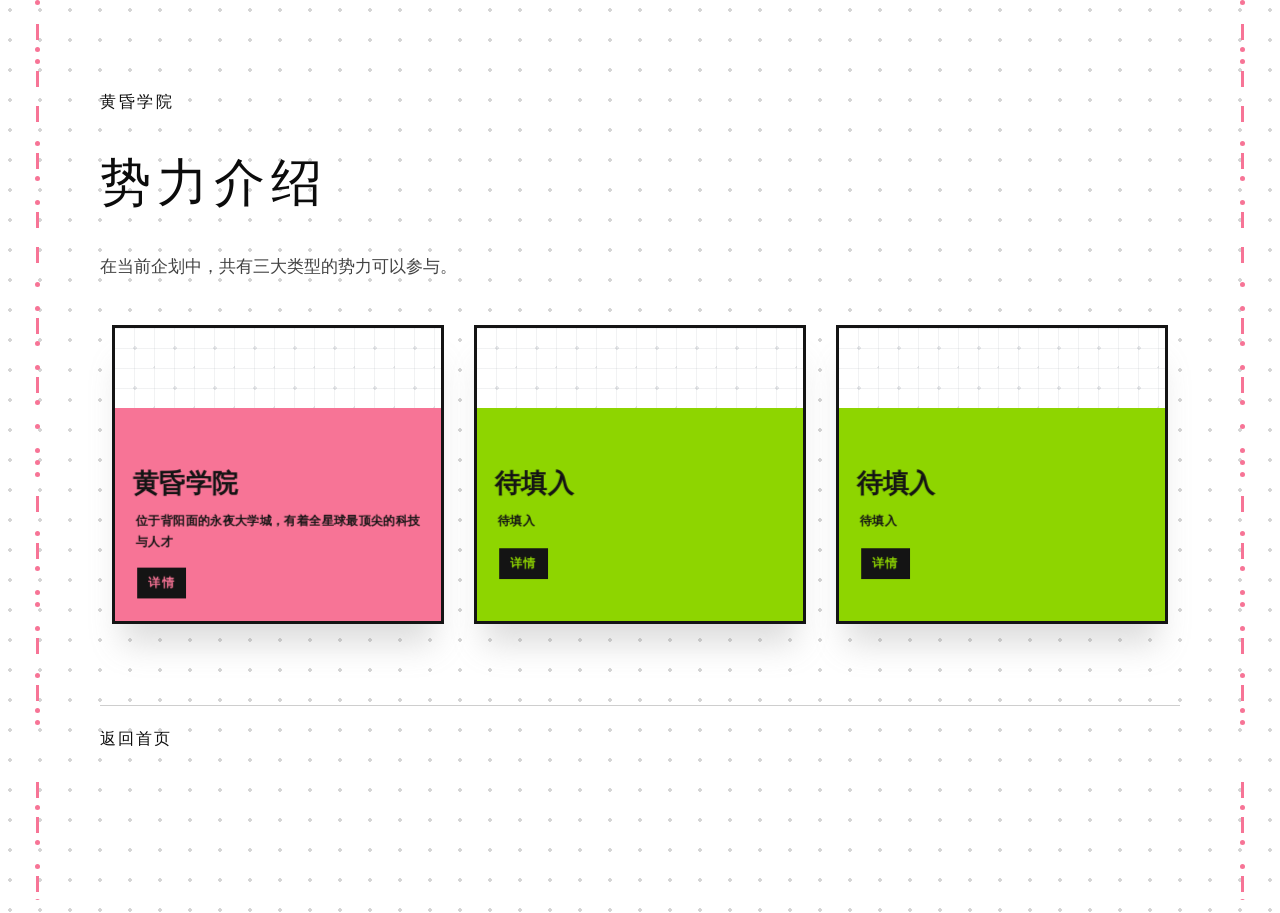
==== pages/factions/index.html @ 67c10604 "Add the dusk academy site. Co-authored-by: Cursor <cursoragent@cursor.com>" ====
<!DOCTYPE html>
<html lang="zh-Hans">
<head>
  <meta charset="utf-8">
  <meta name="viewport" content="width=device-width, initial-scale=1">
  <title>势力介绍 · 黄昏学院</title>
  <link rel="icon" href="../../images/background/SCHOOL_ICON.png" type="image/png">
  <link rel="apple-touch-icon" href="../../images/background/SCHOOL_ICON.png">
  <link rel="stylesheet" href="../../css/tokens.css">
  <link rel="stylesheet" href="../../css/base.css">
  <link rel="stylesheet" href="../../css/page.css">
  <link rel="stylesheet" href="../../css/factions.css">
</head>
<body data-base="../.." data-page="factions">
  <article class="sheet sheet--wide">
    <p class="sheet__home"><a href="../../index.html" data-bind="name">黄昏学院</a></p>
    <h1 data-bind="factions.title">势力介绍</h1>
    <div class="prose" data-bind-paragraphs="factions.body">
      <p>待填入</p>
    </div>
    <nav class="faction-links" aria-label="三大势力">
      <div class="faction-slot">
        <a class="faction-card faction-card--academy" href="黄昏学院/index.html">
          <div class="faction-card__panel">
            <span class="faction-card__title" data-bind="factions.items.0.title">黄昏学院</span>
            <p class="faction-card__copy" data-bind="factions.items.0.summary">位于背阳面的永夜大学城，有着全星球最顶尖的科技与人才</p>
            <span class="faction-card__more" data-bind="ui.detail">详情</span>
          </div>
          <span class="faction-card__badge">
            <img src="../../images/background/SCHOOL_ICON.png" alt="">
          </span>
        </a>
      </div>
      <div class="faction-slot">
        <a class="faction-card" href="2/index.html">
          <div class="faction-card__panel">
            <span class="faction-card__title" data-bind="factions.items.1.title">待填入</span>
            <p class="faction-card__copy" data-bind="factions.items.1.summary">待填入</p>
            <span class="faction-card__more" data-bind="ui.detail">详情</span>
          </div>
          <span class="faction-card__badge">
            <span class="faction-card__mark" data-bind="factions.items.1.mark">02</span>
          </span>
        </a>
      </div>
      <div class="faction-slot">
        <a class="faction-card" href="3/index.html">
          <div class="faction-card__panel">
            <span class="faction-card__title" data-bind="factions.items.2.title">待填入</span>
            <p class="faction-card__copy" data-bind="factions.items.2.summary">待填入</p>
            <span class="faction-card__more" data-bind="ui.detail">详情</span>
          </div>
          <span class="faction-card__badge">
            <span class="faction-card__mark" data-bind="factions.items.2.mark">03</span>
          </span>
        </a>
      </div>
    </nav>
    <p class="sheet__back"><a href="../../index.html" data-bind="ui.backHome">返回首页</a></p>
  </article>
  <script src="../../content/site.js"></script>
  <script src="../../js/apply-content.js"></script>
</body>
</html>
---- css/tokens.css ----
@font-face {
  font-family: "WDXL Lubrifont SC";
  src: url("../fonts/WD-XLLubrifontSC-Regular.otf") format("opentype");
  font-weight: 400;
  font-style: normal;
  font-display: swap;
}

:root {
  --ink: #0c0c0c;
  --gold: #0c0c0c;
  --gold-dim: rgba(12, 12, 12, 0.2);
  --paper: #0c0c0c;
  --paper-soft: rgba(12, 12, 12, 0.78);
  --display: "SimHei", "黑体", "Microsoft YaHei", "微软雅黑", "PingFang SC", sans-serif;
  --sans: "SimHei", "黑体", "Microsoft YaHei", "微软雅黑", "PingFang SC", sans-serif;
  --masthead: min(1080px, calc(100% - 2.5rem));
}
---- css/base.css ----
*,
*::before,
*::after {
  box-sizing: border-box;
}

html,
body {
  margin: 0;
  width: 100%;
  max-width: 100%;
  overflow-x: hidden;
}

body {
  min-height: 100vh;
  padding-bottom: 7rem;
  font-family: var(--sans);
  color: var(--ink);
  background-color: #ffffff;
  /* From Uiverse.io by Juanes200122 */
  background-image: radial-gradient(rgba(12, 12, 12, 0.171) 2px, transparent 0);
  background-size: 30px 30px;
  background-position: -5px -5px;
  background-repeat: repeat;
  line-height: 1.75;
}

a {
  color: inherit;
}

img {
  max-width: 100%;
}

:focus-visible {
  outline: 2px solid var(--gold);
  outline-offset: 3px;
}

.morse {
  position: fixed;
  inset: 0;
  z-index: 6;
  pointer-events: none;
}

.morse__rail {
  position: absolute;
  top: 0;
  bottom: 0;
  width: 8px;
  overflow: hidden;
}

.morse__rail--left {
  left: clamp(1.65rem, 2.6vw, 3rem);
}

.morse__rail--right {
  right: clamp(1.65rem, 2.6vw, 3rem);
}

@media (max-width: 640px) {
  .morse__rail--left {
    left: max(0.3rem, env(safe-area-inset-left, 0px));
  }

  .morse__rail--right {
    right: max(0.3rem, env(safe-area-inset-right, 0px));
  }

  .morse__dot,
  .morse__dash {
    opacity: 0.4;
  }

  .morse__dot {
    width: 3px;
    height: 3px;
  }

  .morse__dash {
    width: 2px;
    height: 10px;
  }
}

.morse__track {
  display: flex;
  flex-direction: column;
  align-items: center;
  animation: morse-rise 28s linear infinite;
}

.morse__rail--right .morse__track {
  animation-delay: -14s;
}

.morse__copy {
  display: flex;
  flex-direction: column;
  align-items: center;
}

.morse__dot,
.morse__dash {
  display: block;
  flex: none;
  margin-bottom: 7px;
  background: #f77496;
}

.morse__dot {
  width: 5px;
  height: 5px;
  border-radius: 50%;
}

.morse__dash {
  width: 3px;
  height: 16px;
}

.morse__gap {
  display: block;
  flex: none;
  width: 3px;
  height: 12px;
}

.morse__word {
  display: block;
  flex: none;
  width: 3px;
  height: 26px;
}

@keyframes morse-rise {
  from {
    transform: translateY(0);
  }
  to {
    transform: translateY(-50%);
  }
}

@media (prefers-reduced-motion: reduce) {
  .morse__track {
    animation: none;
  }
}
---- css/page.css ----
.sheet {
  width: min(760px, calc(100% - 2.5rem));
  margin: 0 auto;
  padding: clamp(2.5rem, 8vh, 4.5rem) 0 3rem;
}

.sheet--wide {
  width: min(1080px, calc(100% - 4rem));
}

.sheet--wide .prose {
  max-width: 42rem;
}

.sheet__home a {
  font-family: var(--display);
  letter-spacing: 0.16em;
  text-decoration: none;
  color: var(--gold);
}

.sheet__home a:hover {
  color: var(--paper);
}

.sheet h1 {
  margin: 1.4rem 0 1.5rem;
  font-family: var(--display);
  font-size: clamp(2.2rem, 5vw, 3.2rem);
  font-weight: 400;
  letter-spacing: 0.12em;
}

.sheet h2 {
  margin: 0 0 0.75rem;
  font-family: var(--display);
  font-size: clamp(1.35rem, 3vw, 1.75rem);
  font-weight: 400;
  letter-spacing: 0.08em;
}

.split-line {
  display: block;
  width: 100%;
  height: auto;
  margin: 1.5rem 0;
}

.prose p {
  margin: 0 0 0.9em;
  font-size: 1.05rem;
  color: var(--paper-soft);
}

.sheet__back {
  margin: 2.4rem 0 0;
  padding-top: 1.2rem;
  border-top: 1px solid var(--gold-dim);
}

.sheet__back a {
  font-family: var(--sans);
  letter-spacing: 0.12em;
  text-decoration: none;
  color: var(--gold);
}

.sheet__back a:hover {
  color: var(--paper);
}
---- css/factions.css ----
.faction-links {
  display: grid;
  grid-template-columns: repeat(3, minmax(0, 1fr));
  gap: 0.35rem;
  margin-top: 1.5rem;
  align-items: stretch;
}

.faction-slot {
  position: relative;
  display: flex;
  min-width: 0;
  padding: 20px 12px 42px;
  perspective: 1000px;
}

.faction-slot:hover,
.faction-slot:focus-within {
  z-index: 2;
}

.faction-card {
  --faction-fill: #8ed500;
  --faction-ink: #141414;
  position: relative;
  display: flex;
  flex-direction: column;
  flex: 1;
  width: 100%;
  padding-top: 80px;
  border: 3px solid var(--faction-ink);
  transform-style: preserve-3d;
  background-color: #fff;
  background-image:
    repeating-linear-gradient(
      0deg,
      transparent,
      transparent 19px,
      rgba(75, 85, 99, 0.08) 19px,
      rgba(75, 85, 99, 0.08) 20px,
      transparent 20px,
      transparent 39px,
      rgba(75, 85, 99, 0.08) 39px,
      rgba(75, 85, 99, 0.08) 40px
    ),
    repeating-linear-gradient(
      90deg,
      transparent,
      transparent 19px,
      rgba(75, 85, 99, 0.08) 19px,
      rgba(75, 85, 99, 0.08) 20px,
      transparent 20px,
      transparent 39px,
      rgba(75, 85, 99, 0.08) 39px,
      rgba(75, 85, 99, 0.08) 40px
    ),
    radial-gradient(circle at 20px 20px, rgba(55, 65, 81, 0.12) 2px, transparent 2px),
    radial-gradient(circle at 40px 40px, rgba(55, 65, 81, 0.12) 2px, transparent 2px);
  background-size: 40px 40px, 40px 40px, 40px 40px, 40px 40px;
  background-position: 0 0, 0 0, 0 0, 0 0;
  box-shadow: rgba(142, 142, 142, 0.3) 0 30px 30px -10px;
  color: var(--faction-ink);
  text-decoration: none;
  transition: background-position 0.5s ease-in-out, transform 0.5s ease-in-out;
}

.faction-card--academy {
  --faction-fill: #f77496;
}

.faction-card__panel {
  flex: 1;
  background: var(--faction-fill);
  padding: 60px 25px 25px;
  transform-style: preserve-3d;
  transition: transform 0.5s ease-in-out;
}

.faction-card__title {
  display: inline-block;
  max-width: 100%;
  color: #141414;
  font-size: 25px;
  font-weight: 900;
  line-height: 1.25;
  transition: transform 0.5s ease-in-out;
  transform: translate3d(0, 0, 50px);
}

.faction-card__copy {
  margin: 10px 0 0;
  font-size: 12px;
  font-weight: 700;
  line-height: 1.6;
  color: #141414;
  transition: transform 0.5s ease-in-out;
  transform: translate3d(0, 0, 30px);
}

.faction-card__more {
  display: inline-block;
  margin-top: 1rem;
  padding: 0.5rem 0.7rem;
  background: var(--faction-ink);
  color: var(--faction-fill);
  font-size: 12px;
  font-weight: 900;
  letter-spacing: 0.08em;
  line-height: 1.2;
  transition: transform 0.5s ease-in-out;
  transform: translate3d(0, 0, 20px);
}

.faction-card__badge {
  position: absolute;
  top: 30px;
  right: 30px;
  display: flex;
  align-items: center;
  justify-content: center;
  width: 60px;
  height: 60px;
  padding: 10px;
  border: 1px solid var(--faction-fill);
  background: var(--faction-ink);
  box-shadow: rgba(100, 100, 111, 0.2) 0 17px 10px -10px;
  transform: translate3d(0, 0, 80px);
}

.faction-card__mark {
  color: var(--faction-fill);
  font-size: 20px;
  font-weight: 900;
  line-height: 1;
  text-align: center;
}

.faction-card__badge:has(img) {
  padding: 4px;
}

.faction-card__badge img {
  display: block;
  width: 100%;
  height: 100%;
  object-fit: contain;
}

@media (hover: hover) and (pointer: fine) {
  .faction-card:hover {
    background-position:
      -100px 100px,
      -100px 100px,
      -100px 100px,
      -100px 100px;
    transform: rotate3d(0.5, 1, 0, 30deg);
  }

  .faction-card__title:hover {
    transform: translate3d(0, 0, 60px);
  }

  .faction-card__copy:hover {
    transform: translate3d(0, 0, 60px);
  }

  .faction-card__more:hover {
    transform: translate3d(0, 0, 60px);
  }
}

@media (max-width: 960px) {
  .faction-links {
    grid-template-columns: 1fr;
    justify-items: center;
  }

  .faction-slot {
    width: min(100%, 340px);
  }
}

@media (prefers-reduced-motion: reduce) {
  .faction-card,
  .faction-card__panel,
  .faction-card__title,
  .faction-card__copy,
  .faction-card__more,
  .faction-card__badge {
    transition: none;
    transform: none;
  }
}
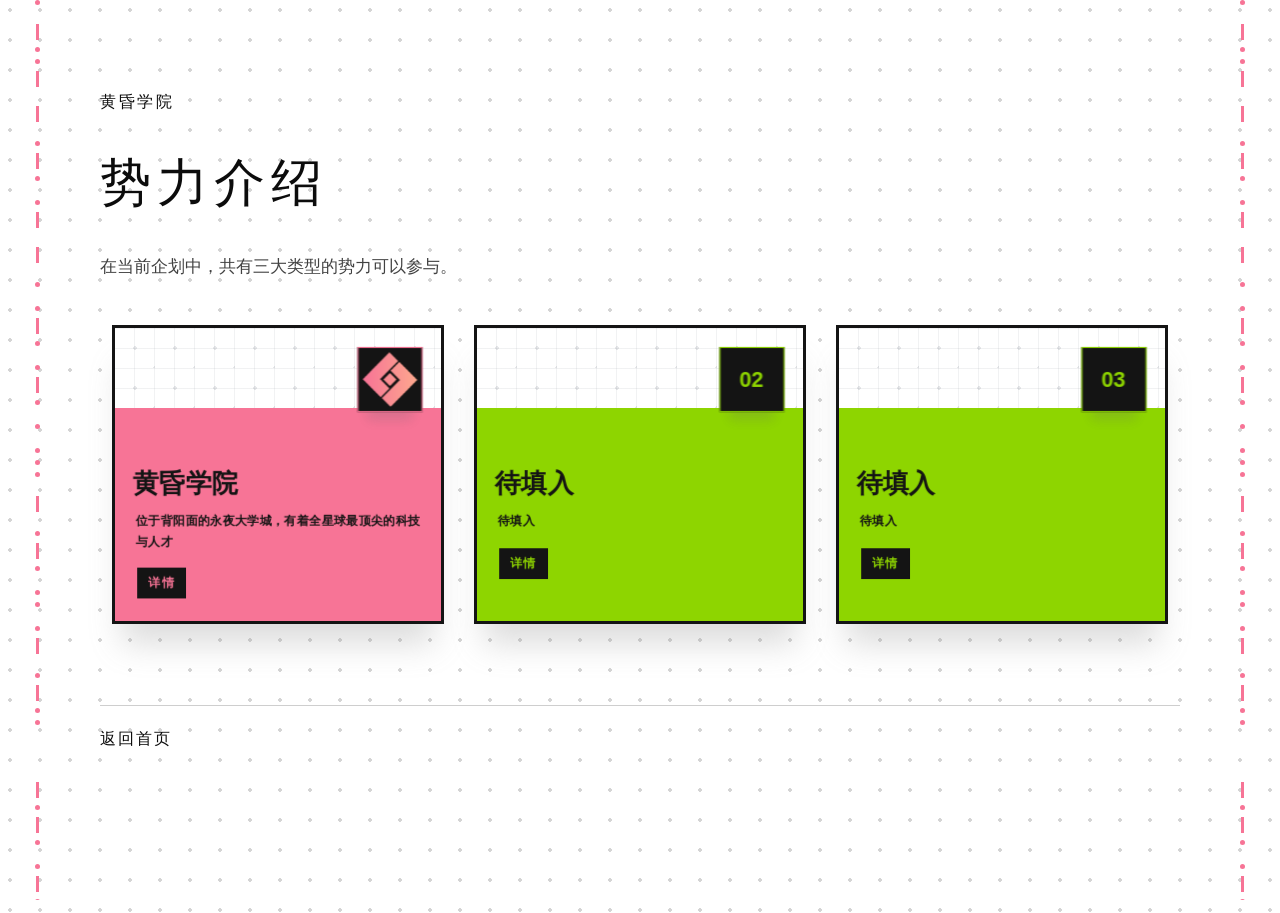
==== commit 8a653bdf: "Convert images to WebP so pages load faster. Co-authored-by: Cursor <cursoragent@cursor.com>" ====
--- a/pages/factions/index.html
+++ b/pages/factions/index.html
@@ -4,8 +4,8 @@
   <meta charset="utf-8">
   <meta name="viewport" content="width=device-width, initial-scale=1">
   <title>势力介绍 · 黄昏学院</title>
-  <link rel="icon" href="../../images/background/SCHOOL_ICON.png" type="image/png">
-  <link rel="apple-touch-icon" href="../../images/background/SCHOOL_ICON.png">
+  <link rel="icon" href="../../images/background/SCHOOL_ICON.webp" type="image/webp">
+  <link rel="apple-touch-icon" href="../../images/background/SCHOOL_ICON.webp">
   <link rel="stylesheet" href="../../css/tokens.css">
   <link rel="stylesheet" href="../../css/base.css">
   <link rel="stylesheet" href="../../css/page.css">
@@ -27,7 +27,7 @@
             <span class="faction-card__more" data-bind="ui.detail">详情</span>
           </div>
           <span class="faction-card__badge">
-            <img src="../../images/background/SCHOOL_ICON.png" alt="">
+            <img src="../../images/background/SCHOOL_ICON.webp" alt="">
           </span>
         </a>
       </div>
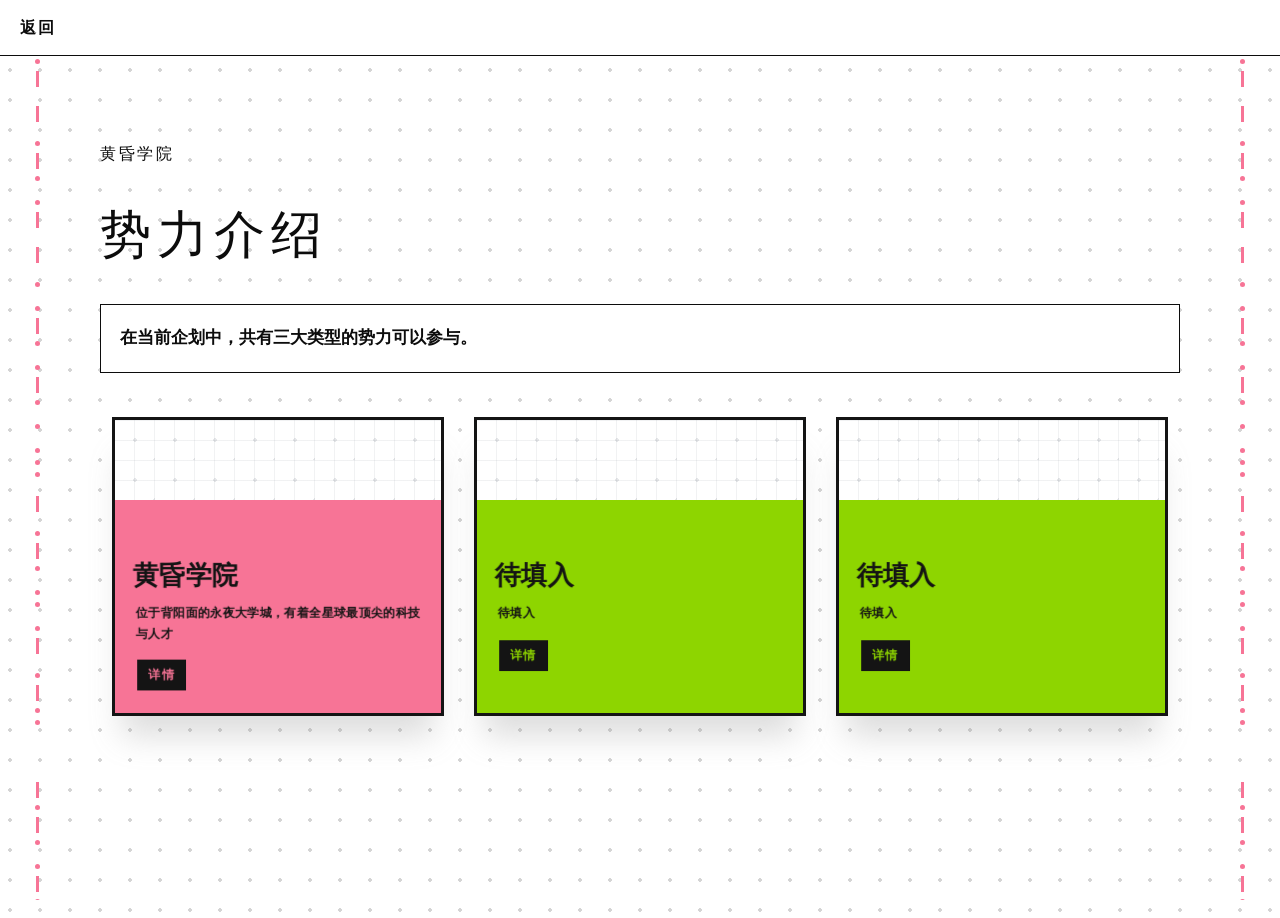
==== commit e5bafe26: "Add Aileya's profile details and a fixed back bar. Co-authored-by: Cursor <cursoragent@cursor.com>" ====
--- a/pages/factions/index.html
+++ b/pages/factions/index.html
@@ -11,7 +11,7 @@
   <link rel="stylesheet" href="../../css/page.css">
   <link rel="stylesheet" href="../../css/factions.css">
 </head>
-<body data-base="../.." data-page="factions">
+<body data-base="../.." data-page="factions" data-back="../../index.html">
   <article class="sheet sheet--wide">
     <p class="sheet__home"><a href="../../index.html" data-bind="name">黄昏学院</a></p>
     <h1 data-bind="factions.title">势力介绍</h1>
@@ -56,7 +56,6 @@
         </a>
       </div>
     </nav>
-    <p class="sheet__back"><a href="../../index.html" data-bind="ui.backHome">返回首页</a></p>
   </article>
   <script src="../../content/site.js"></script>
   <script src="../../js/apply-content.js"></script>
--- a/css/base.css
+++ b/css/base.css
@@ -14,6 +14,7 @@
 
 body {
   min-height: 100vh;
+  padding-top: 3.25rem;
   padding-bottom: 7rem;
   font-family: var(--sans);
   color: var(--ink);
@@ -37,6 +38,36 @@
 :focus-visible {
   outline: 2px solid var(--gold);
   outline-offset: 3px;
+}
+
+.topbar {
+  position: fixed;
+  top: 0;
+  left: 0;
+  right: 0;
+  z-index: 30;
+  display: flex;
+  align-items: center;
+  min-height: 3.25rem;
+  padding: 0.35rem 1.25rem;
+  padding-left: max(1.25rem, env(safe-area-inset-left, 0px));
+  background: #fff;
+  border-bottom: 1.5px solid #0c0c0c;
+}
+
+.topbar__back {
+  display: inline-flex;
+  align-items: center;
+  min-height: 2.75rem;
+  font-family: var(--sans);
+  font-weight: 700;
+  letter-spacing: 0.14em;
+  text-decoration: none;
+  color: #0c0c0c;
+}
+
+.topbar__back:hover {
+  color: rgba(12, 12, 12, 0.55);
 }
 
 .morse {
--- a/css/page.css
+++ b/css/page.css
@@ -9,7 +9,7 @@
 }
 
 .sheet--wide .prose {
-  max-width: 42rem;
+  max-width: none;
 }
 
 .sheet__home a {
@@ -46,25 +46,16 @@
   margin: 1.5rem 0;
 }
 
+.prose {
+  padding: 1.05rem 1.2rem 0.2rem;
+  border: 1.5px solid #0c0c0c;
+  background: #fff;
+}
+
 .prose p {
   margin: 0 0 0.9em;
-  font-size: 1.05rem;
-  color: var(--paper-soft);
+  font-size: 1.08rem;
+  font-weight: 700;
+  line-height: 1.85;
+  color: #0c0c0c;
 }
-
-.sheet__back {
-  margin: 2.4rem 0 0;
-  padding-top: 1.2rem;
-  border-top: 1px solid var(--gold-dim);
-}
-
-.sheet__back a {
-  font-family: var(--sans);
-  letter-spacing: 0.12em;
-  text-decoration: none;
-  color: var(--gold);
-}
-
-.sheet__back a:hover {
-  color: var(--paper);
-}
